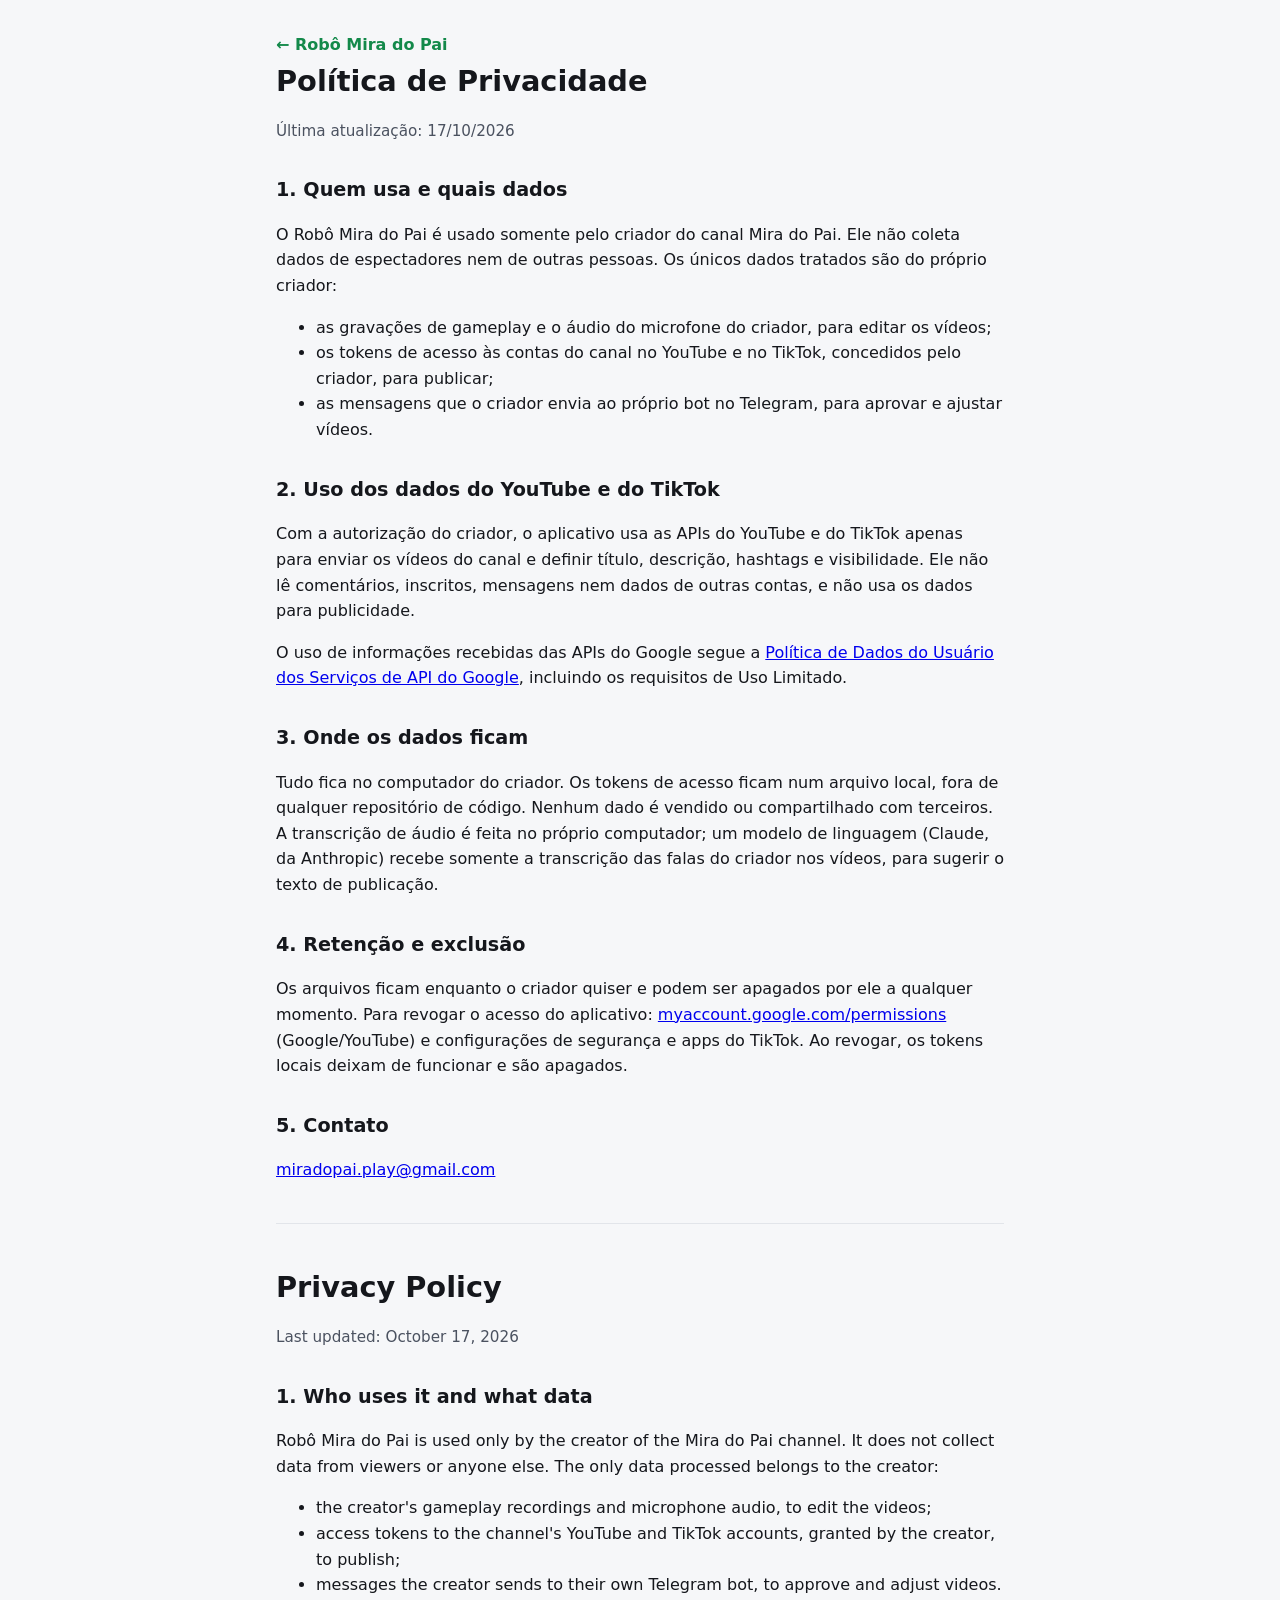
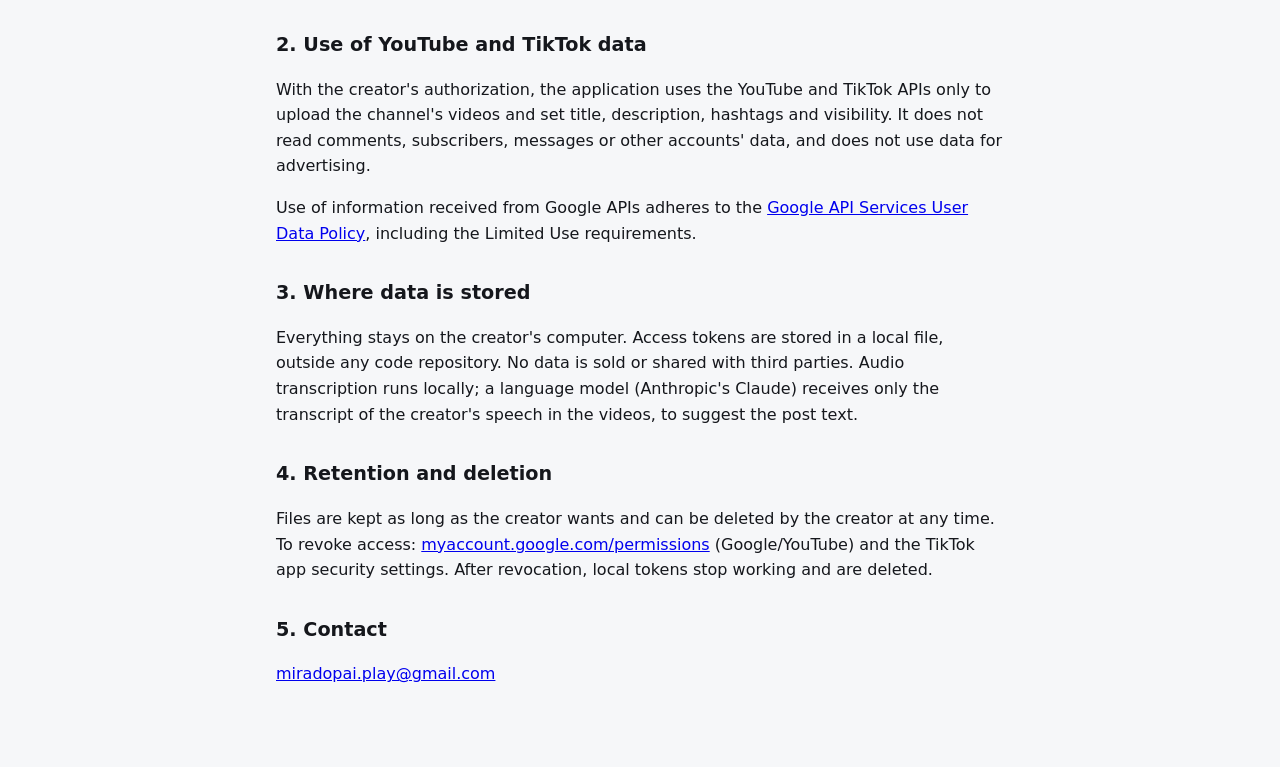
==== privacidade.html @ dca7a84b "Site do Robô Mira do Pai: termos de uso e política de privacidade Co-Authored-By: Claude Opus 5.5 <n" ====
<!doctype html>
<html lang="pt-BR">
<head>
<meta charset="utf-8">
<meta name="viewport" content="width=device-width, initial-scale=1">
<title>Política de Privacidade</title>
<meta name="description" content="Política de Privacidade do Robô Mira do Pai.">
<link rel="stylesheet" href="estilo.css">
</head>
<body>
<main>
<header>
  <a href="index.html">← Robô Mira do Pai</a>
  <h1>Política de Privacidade</h1>
  <p class="suave">Última atualização: 17/10/2026</p>
</header>

<h2>1. Quem usa e quais dados</h2>
<p>O Robô Mira do Pai é usado somente pelo criador do canal Mira do Pai. Ele não coleta dados de espectadores nem de
outras pessoas. Os únicos dados tratados são do próprio criador:</p>
<ul>
  <li>as gravações de gameplay e o áudio do microfone do criador, para editar os vídeos;</li>
  <li>os tokens de acesso às contas do canal no YouTube e no TikTok, concedidos pelo criador, para publicar;</li>
  <li>as mensagens que o criador envia ao próprio bot no Telegram, para aprovar e ajustar vídeos.</li>
</ul>

<h2>2. Uso dos dados do YouTube e do TikTok</h2>
<p>Com a autorização do criador, o aplicativo usa as APIs do YouTube e do TikTok apenas para enviar os vídeos do canal
e definir título, descrição, hashtags e visibilidade. Ele não lê comentários, inscritos, mensagens nem dados de outras
contas, e não usa os dados para publicidade.</p>
<p>O uso de informações recebidas das APIs do Google segue a
<a href="https://developers.google.com/terms/api-services-user-data-policy">Política de Dados do Usuário dos Serviços
de API do Google</a>, incluindo os requisitos de Uso Limitado.</p>

<h2>3. Onde os dados ficam</h2>
<p>Tudo fica no computador do criador. Os tokens de acesso ficam num arquivo local, fora de qualquer repositório de
código. Nenhum dado é vendido ou compartilhado com terceiros. A transcrição de áudio é feita no próprio computador; um
modelo de linguagem (Claude, da Anthropic) recebe somente a transcrição das falas do criador nos vídeos, para sugerir o
texto de publicação.</p>

<h2>4. Retenção e exclusão</h2>
<p>Os arquivos ficam enquanto o criador quiser e podem ser apagados por ele a qualquer momento. Para revogar o acesso
do aplicativo: <a href="https://myaccount.google.com/permissions">myaccount.google.com/permissions</a> (Google/YouTube)
e configurações de segurança e apps do TikTok. Ao revogar, os tokens locais deixam de funcionar e são apagados.</p>

<h2>5. Contato</h2>
<p><a href="mailto:miradopai.play@gmail.com">miradopai.play@gmail.com</a></p>

<hr>

<h1>Privacy Policy</h1>
<p class="suave">Last updated: October 17, 2026</p>
<h2>1. Who uses it and what data</h2>
<p>Robô Mira do Pai is used only by the creator of the Mira do Pai channel. It does not collect data from viewers or
anyone else. The only data processed belongs to the creator:</p>
<ul>
  <li>the creator's gameplay recordings and microphone audio, to edit the videos;</li>
  <li>access tokens to the channel's YouTube and TikTok accounts, granted by the creator, to publish;</li>
  <li>messages the creator sends to their own Telegram bot, to approve and adjust videos.</li>
</ul>
<h2>2. Use of YouTube and TikTok data</h2>
<p>With the creator's authorization, the application uses the YouTube and TikTok APIs only to upload the channel's
videos and set title, description, hashtags and visibility. It does not read comments, subscribers, messages or other
accounts' data, and does not use data for advertising.</p>
<p>Use of information received from Google APIs adheres to the
<a href="https://developers.google.com/terms/api-services-user-data-policy">Google API Services User Data Policy</a>,
including the Limited Use requirements.</p>
<h2>3. Where data is stored</h2>
<p>Everything stays on the creator's computer. Access tokens are stored in a local file, outside any code repository.
No data is sold or shared with third parties. Audio transcription runs locally; a language model (Anthropic's Claude)
receives only the transcript of the creator's speech in the videos, to suggest the post text.</p>
<h2>4. Retention and deletion</h2>
<p>Files are kept as long as the creator wants and can be deleted by the creator at any time. To revoke access:
<a href="https://myaccount.google.com/permissions">myaccount.google.com/permissions</a> (Google/YouTube) and the TikTok
app security settings. After revocation, local tokens stop working and are deleted.</p>
<h2>5. Contact</h2>
<p><a href="mailto:miradopai.play@gmail.com">miradopai.play@gmail.com</a></p>
</main>
</body>
</html>
---- estilo.css ----
:root {
  --fundo: #0f1115;
  --texto: #e8eaf0;
  --suave: #a3a9b8;
  --destaque: #3ddc84;
  --cartao: #181b22;
  --borda: #262a33;
}
@media (prefers-color-scheme: light) {
  :root { --fundo: #f6f7f9; --texto: #15171c; --suave: #4b5260; --destaque: #13894a; --cartao: #ffffff; --borda: #e2e5ea; }
}
* { box-sizing: border-box; }
body {
  margin: 0; background: var(--fundo); color: var(--texto);
  font: 16px/1.6 system-ui, -apple-system, "Segoe UI", Roboto, sans-serif;
}
main { max-width: 760px; margin: 0 auto; padding: 32px 16px 64px; }
header { margin-bottom: 24px; }
header a { color: var(--destaque); text-decoration: none; font-weight: 600; }
h1 { font-size: 1.8rem; margin: 0 0 4px; }
h2 { font-size: 1.2rem; margin-top: 32px; }
p, li { color: var(--texto); }
.suave { color: var(--suave); font-size: .95rem; }
.cartao { background: var(--cartao); border: 1px solid var(--borda); border-radius: 12px; padding: 16px 20px; margin: 16px 0; }
nav a { margin-right: 16px; color: var(--destaque); }
hr { border: 0; border-top: 1px solid var(--borda); margin: 40px 0; }
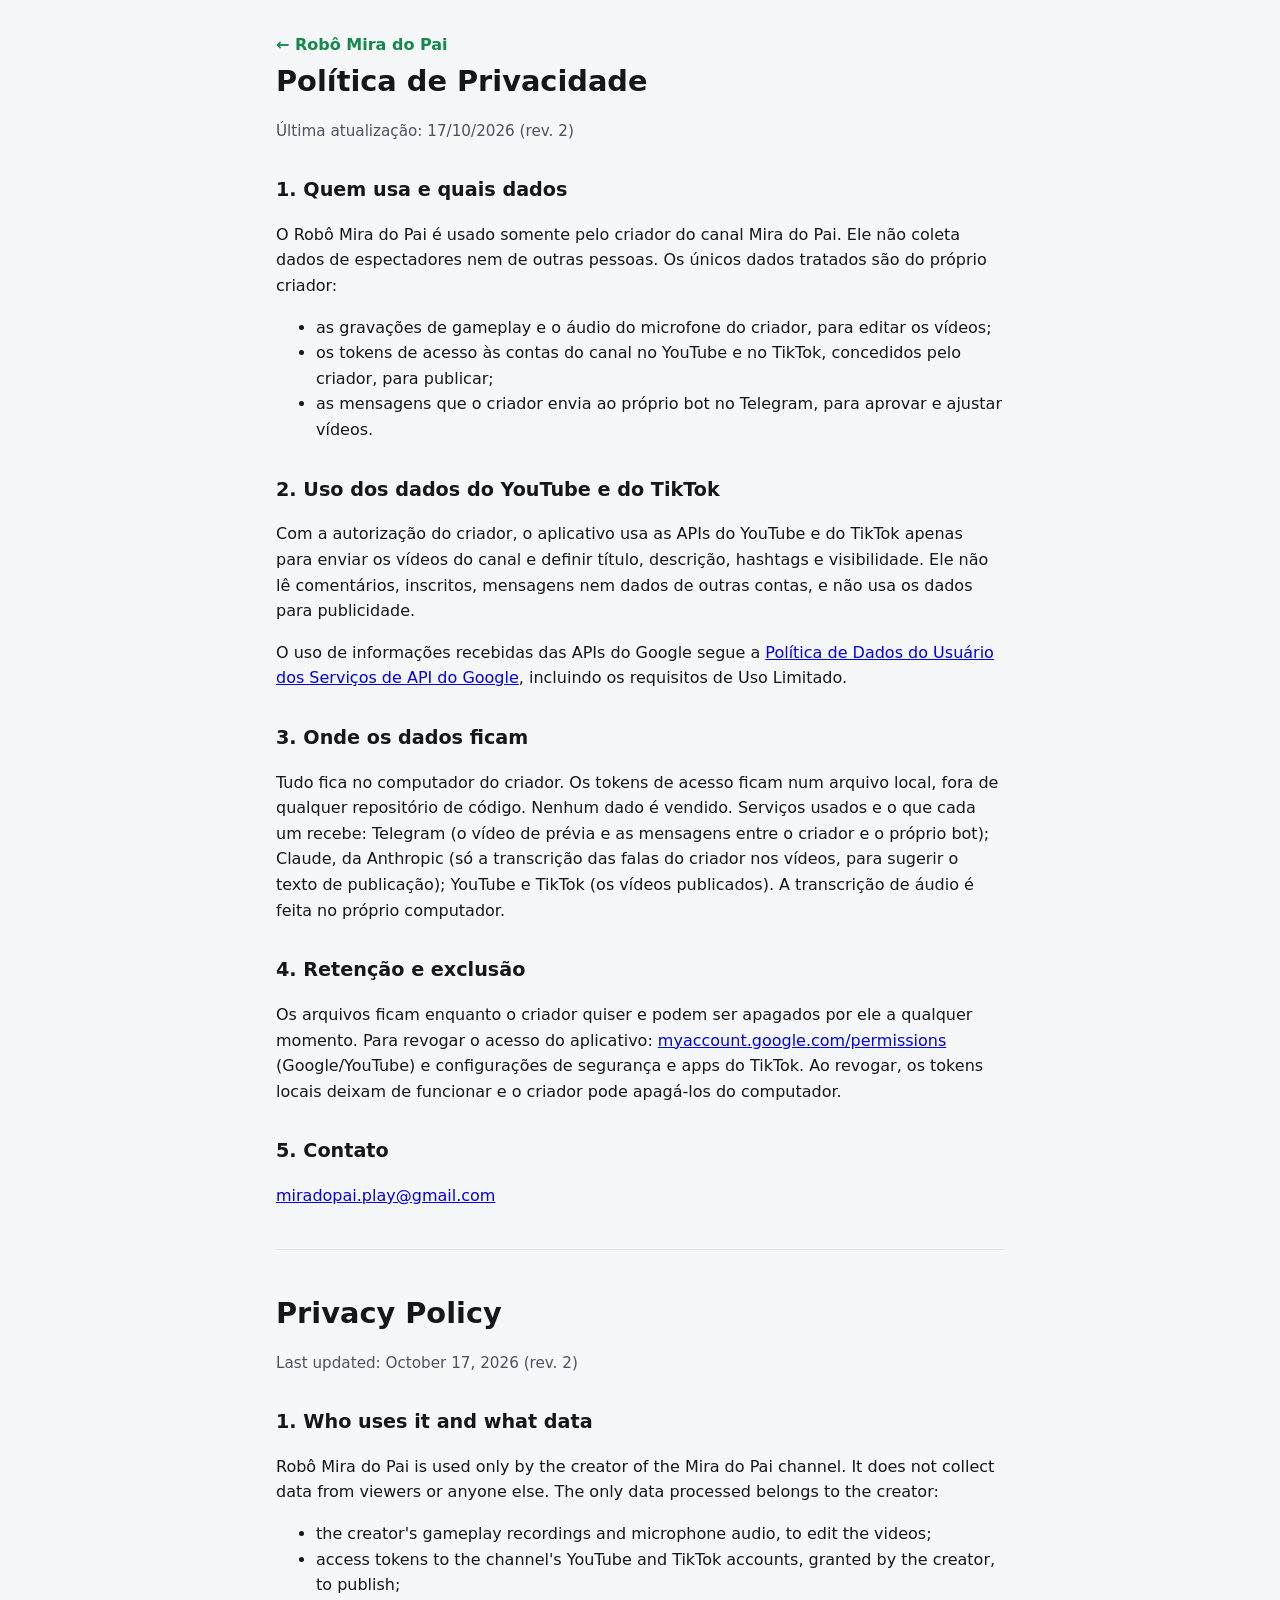
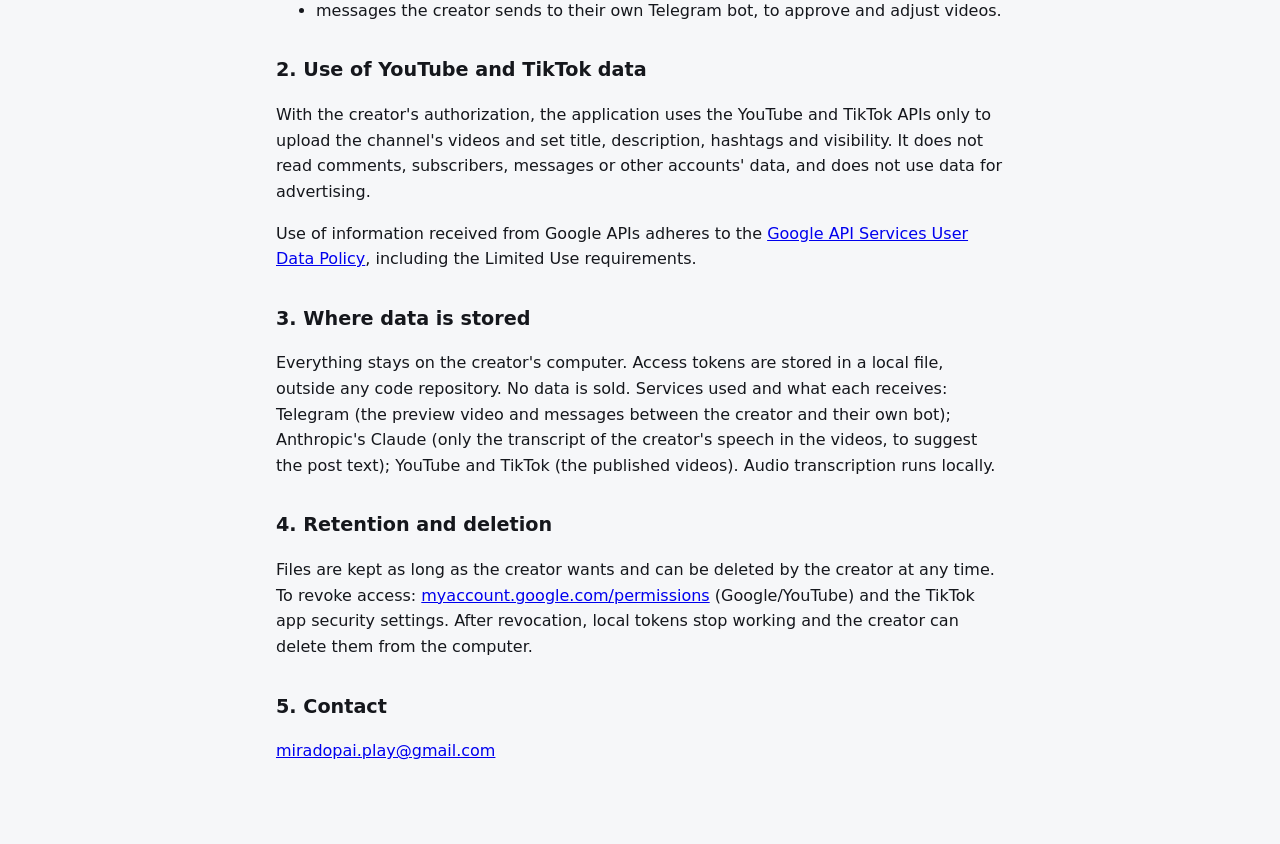
==== commit c9d7224e: "Política de privacidade: serviços usados e tokens após revogação Co-Authored-By: Claude Opus 5.5 <no" ====
--- a/privacidade.html
+++ b/privacidade.html
@@ -12,7 +12,7 @@
 <header>
   <a href="index.html">← Robô Mira do Pai</a>
   <h1>Política de Privacidade</h1>
-  <p class="suave">Última atualização: 17/10/2026</p>
+  <p class="suave">Última atualização: 17/10/2026 (rev. 2)</p>
 </header>
 
 <h2>1. Quem usa e quais dados</h2>
@@ -34,14 +34,14 @@
 
 <h2>3. Onde os dados ficam</h2>
 <p>Tudo fica no computador do criador. Os tokens de acesso ficam num arquivo local, fora de qualquer repositório de
-código. Nenhum dado é vendido ou compartilhado com terceiros. A transcrição de áudio é feita no próprio computador; um
-modelo de linguagem (Claude, da Anthropic) recebe somente a transcrição das falas do criador nos vídeos, para sugerir o
-texto de publicação.</p>
+código. Nenhum dado é vendido. Serviços usados e o que cada um recebe: Telegram (o vídeo de prévia e as mensagens entre o
+criador e o próprio bot); Claude, da Anthropic (só a transcrição das falas do criador nos vídeos, para sugerir o texto de
+publicação); YouTube e TikTok (os vídeos publicados). A transcrição de áudio é feita no próprio computador.</p>
 
 <h2>4. Retenção e exclusão</h2>
 <p>Os arquivos ficam enquanto o criador quiser e podem ser apagados por ele a qualquer momento. Para revogar o acesso
 do aplicativo: <a href="https://myaccount.google.com/permissions">myaccount.google.com/permissions</a> (Google/YouTube)
-e configurações de segurança e apps do TikTok. Ao revogar, os tokens locais deixam de funcionar e são apagados.</p>
+e configurações de segurança e apps do TikTok. Ao revogar, os tokens locais deixam de funcionar e o criador pode apagá-los do computador.</p>
 
 <h2>5. Contato</h2>
 <p><a href="mailto:miradopai.play@gmail.com">miradopai.play@gmail.com</a></p>
@@ -49,7 +49,7 @@
 <hr>
 
 <h1>Privacy Policy</h1>
-<p class="suave">Last updated: October 17, 2026</p>
+<p class="suave">Last updated: October 17, 2026 (rev. 2)</p>
 <h2>1. Who uses it and what data</h2>
 <p>Robô Mira do Pai is used only by the creator of the Mira do Pai channel. It does not collect data from viewers or
 anyone else. The only data processed belongs to the creator:</p>
@@ -67,12 +67,13 @@
 including the Limited Use requirements.</p>
 <h2>3. Where data is stored</h2>
 <p>Everything stays on the creator's computer. Access tokens are stored in a local file, outside any code repository.
-No data is sold or shared with third parties. Audio transcription runs locally; a language model (Anthropic's Claude)
-receives only the transcript of the creator's speech in the videos, to suggest the post text.</p>
+No data is sold. Services used and what each receives: Telegram (the preview video and messages between the creator and
+their own bot); Anthropic's Claude (only the transcript of the creator's speech in the videos, to suggest the post text);
+YouTube and TikTok (the published videos). Audio transcription runs locally.</p>
 <h2>4. Retention and deletion</h2>
 <p>Files are kept as long as the creator wants and can be deleted by the creator at any time. To revoke access:
 <a href="https://myaccount.google.com/permissions">myaccount.google.com/permissions</a> (Google/YouTube) and the TikTok
-app security settings. After revocation, local tokens stop working and are deleted.</p>
+app security settings. After revocation, local tokens stop working and the creator can delete them from the computer.</p>
 <h2>5. Contact</h2>
 <p><a href="mailto:miradopai.play@gmail.com">miradopai.play@gmail.com</a></p>
 </main>
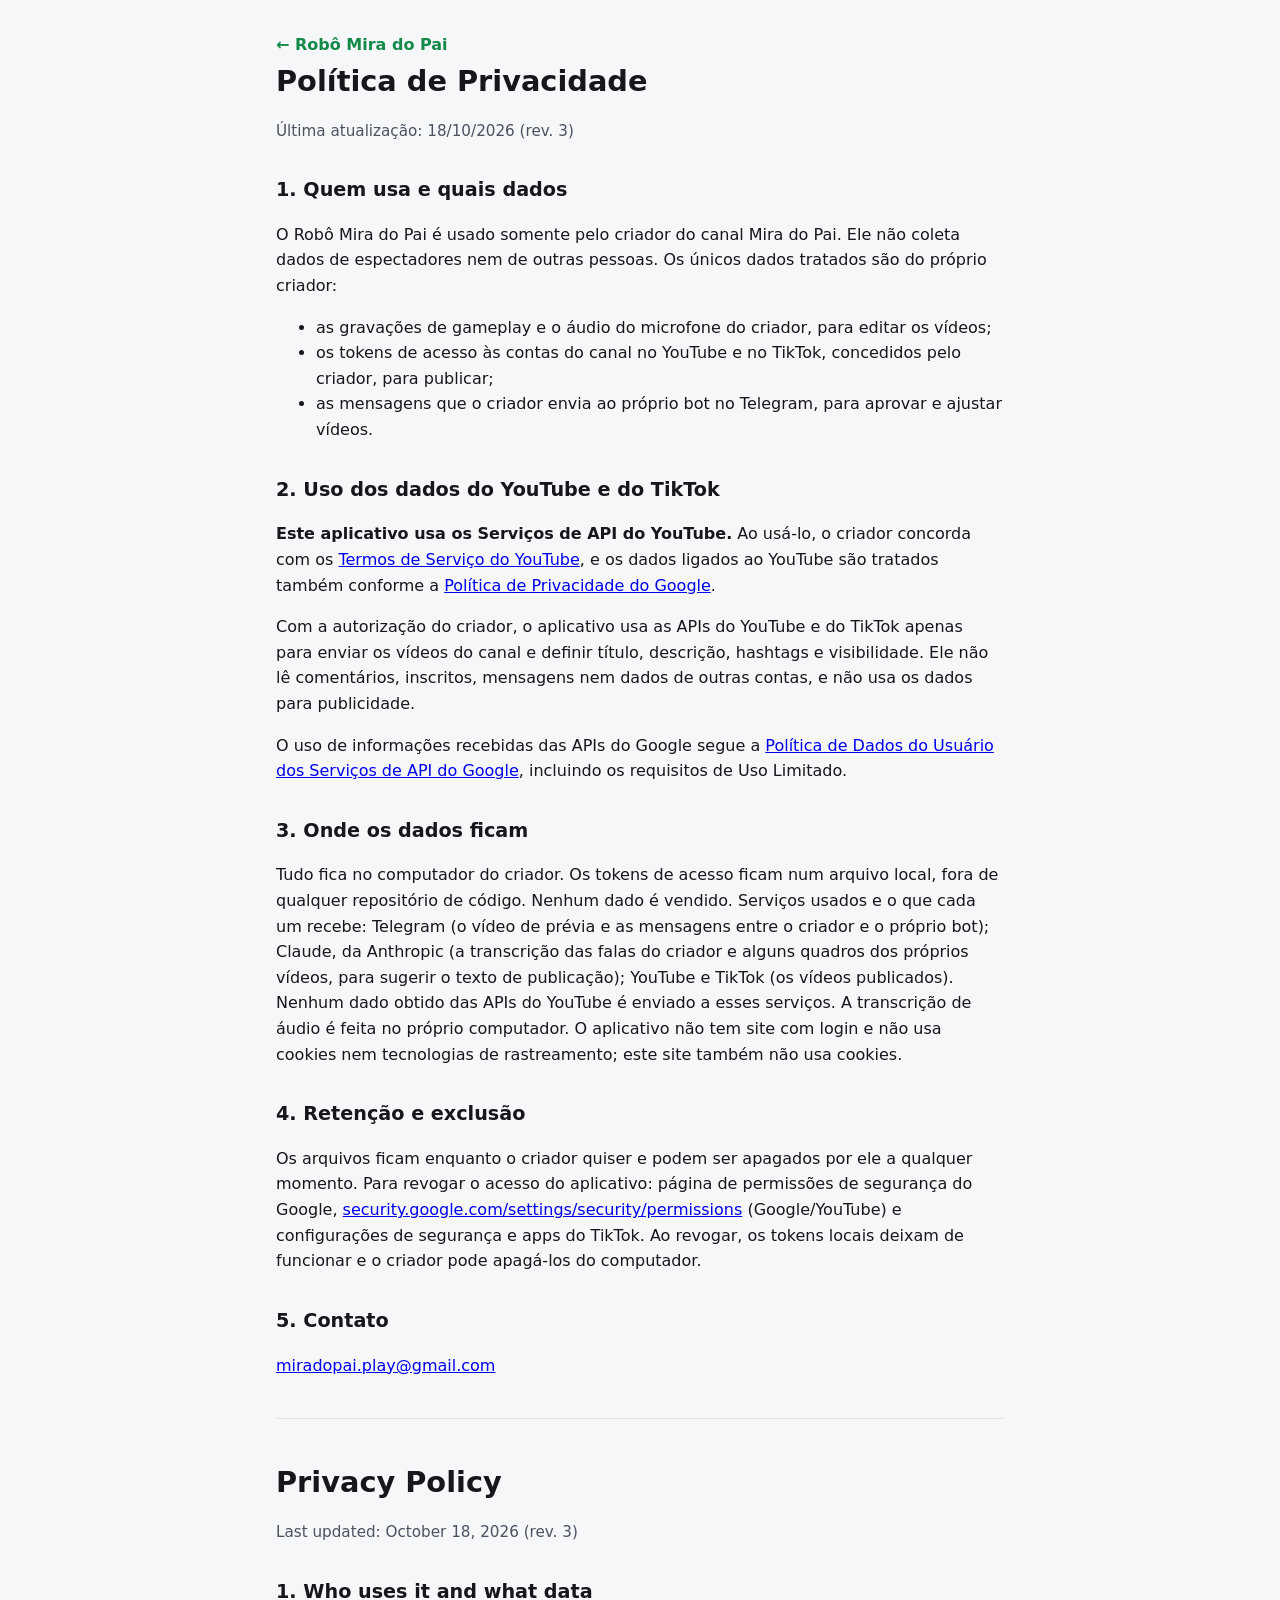
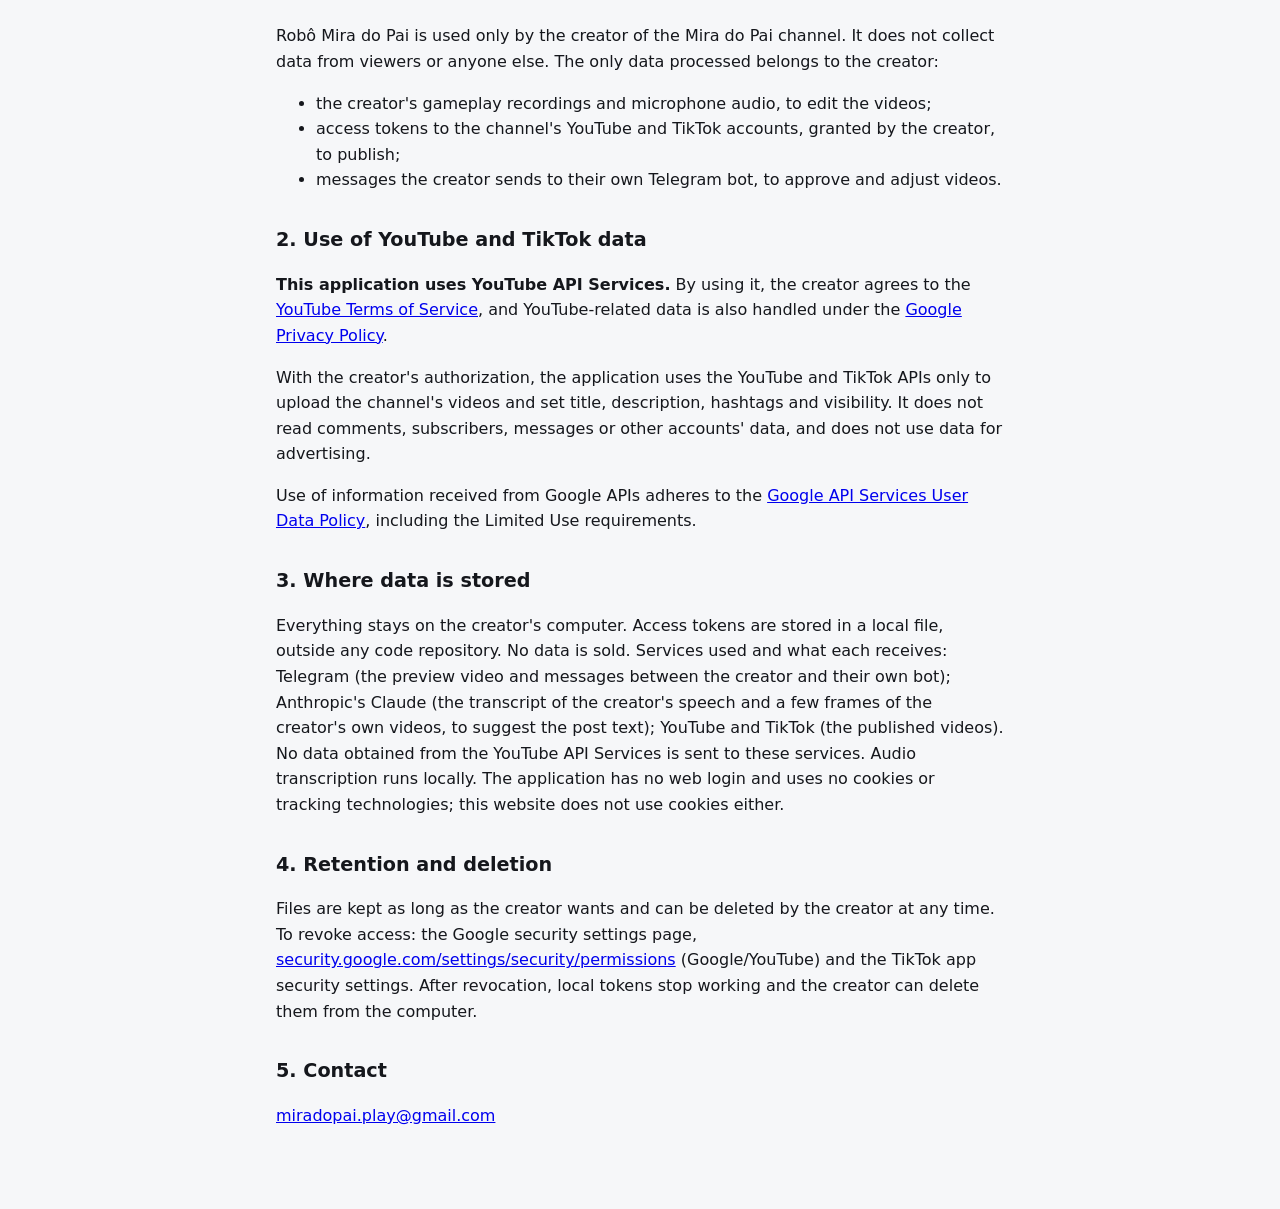
==== commit afd79af9: "Site: requisitos dos Serviços de API do YouTube (aviso de uso, Termos do YouTube, Política do Google" ====
--- a/privacidade.html
+++ b/privacidade.html
@@ -12,7 +12,7 @@
 <header>
   <a href="index.html">← Robô Mira do Pai</a>
   <h1>Política de Privacidade</h1>
-  <p class="suave">Última atualização: 17/10/2026 (rev. 2)</p>
+  <p class="suave">Última atualização: 18/10/2026 (rev. 3)</p>
 </header>
 
 <h2>1. Quem usa e quais dados</h2>
@@ -25,6 +25,9 @@
 </ul>
 
 <h2>2. Uso dos dados do YouTube e do TikTok</h2>
+<p><strong>Este aplicativo usa os Serviços de API do YouTube.</strong> Ao usá-lo, o criador concorda com os
+<a href="https://www.youtube.com/t/terms">Termos de Serviço do YouTube</a>, e os dados ligados ao YouTube são tratados
+também conforme a <a href="https://www.google.com/policies/privacy">Política de Privacidade do Google</a>.</p>
 <p>Com a autorização do criador, o aplicativo usa as APIs do YouTube e do TikTok apenas para enviar os vídeos do canal
 e definir título, descrição, hashtags e visibilidade. Ele não lê comentários, inscritos, mensagens nem dados de outras
 contas, e não usa os dados para publicidade.</p>
@@ -35,12 +38,16 @@
 <h2>3. Onde os dados ficam</h2>
 <p>Tudo fica no computador do criador. Os tokens de acesso ficam num arquivo local, fora de qualquer repositório de
 código. Nenhum dado é vendido. Serviços usados e o que cada um recebe: Telegram (o vídeo de prévia e as mensagens entre o
-criador e o próprio bot); Claude, da Anthropic (só a transcrição das falas do criador nos vídeos, para sugerir o texto de
-publicação); YouTube e TikTok (os vídeos publicados). A transcrição de áudio é feita no próprio computador.</p>
+criador e o próprio bot); Claude, da Anthropic (a transcrição das falas do criador e alguns quadros dos próprios vídeos, para sugerir o
+texto de publicação); YouTube e TikTok (os vídeos publicados). Nenhum dado obtido das APIs do YouTube é enviado a esses
+serviços. A transcrição de áudio é feita no próprio computador. O aplicativo não tem site com login e não usa cookies
+nem tecnologias de rastreamento; este site também não usa cookies.</p>
 
 <h2>4. Retenção e exclusão</h2>
 <p>Os arquivos ficam enquanto o criador quiser e podem ser apagados por ele a qualquer momento. Para revogar o acesso
-do aplicativo: <a href="https://myaccount.google.com/permissions">myaccount.google.com/permissions</a> (Google/YouTube)
+do aplicativo: página de permissões de segurança do Google,
+<a href="https://security.google.com/settings/security/permissions">security.google.com/settings/security/permissions</a>
+(Google/YouTube)
 e configurações de segurança e apps do TikTok. Ao revogar, os tokens locais deixam de funcionar e o criador pode apagá-los do computador.</p>
 
 <h2>5. Contato</h2>
@@ -49,7 +56,7 @@
 <hr>
 
 <h1>Privacy Policy</h1>
-<p class="suave">Last updated: October 17, 2026 (rev. 2)</p>
+<p class="suave">Last updated: October 18, 2026 (rev. 3)</p>
 <h2>1. Who uses it and what data</h2>
 <p>Robô Mira do Pai is used only by the creator of the Mira do Pai channel. It does not collect data from viewers or
 anyone else. The only data processed belongs to the creator:</p>
@@ -59,6 +66,9 @@
   <li>messages the creator sends to their own Telegram bot, to approve and adjust videos.</li>
 </ul>
 <h2>2. Use of YouTube and TikTok data</h2>
+<p><strong>This application uses YouTube API Services.</strong> By using it, the creator agrees to the
+<a href="https://www.youtube.com/t/terms">YouTube Terms of Service</a>, and YouTube-related data is also handled under the
+<a href="https://www.google.com/policies/privacy">Google Privacy Policy</a>.</p>
 <p>With the creator's authorization, the application uses the YouTube and TikTok APIs only to upload the channel's
 videos and set title, description, hashtags and visibility. It does not read comments, subscribers, messages or other
 accounts' data, and does not use data for advertising.</p>
@@ -68,11 +78,14 @@
 <h2>3. Where data is stored</h2>
 <p>Everything stays on the creator's computer. Access tokens are stored in a local file, outside any code repository.
 No data is sold. Services used and what each receives: Telegram (the preview video and messages between the creator and
-their own bot); Anthropic's Claude (only the transcript of the creator's speech in the videos, to suggest the post text);
-YouTube and TikTok (the published videos). Audio transcription runs locally.</p>
+their own bot); Anthropic's Claude (the transcript of the creator's speech and a few frames of the creator's own videos, to
+suggest the post text); YouTube and TikTok (the published videos). No data obtained from the YouTube API Services is
+sent to these services. Audio transcription runs locally. The application has no web login and uses no cookies or
+tracking technologies; this website does not use cookies either.</p>
 <h2>4. Retention and deletion</h2>
-<p>Files are kept as long as the creator wants and can be deleted by the creator at any time. To revoke access:
-<a href="https://myaccount.google.com/permissions">myaccount.google.com/permissions</a> (Google/YouTube) and the TikTok
+<p>Files are kept as long as the creator wants and can be deleted by the creator at any time. To revoke access: the Google security settings page,
+<a href="https://security.google.com/settings/security/permissions">security.google.com/settings/security/permissions</a>
+(Google/YouTube) and the TikTok
 app security settings. After revocation, local tokens stop working and the creator can delete them from the computer.</p>
 <h2>5. Contact</h2>
 <p><a href="mailto:miradopai.play@gmail.com">miradopai.play@gmail.com</a></p>
